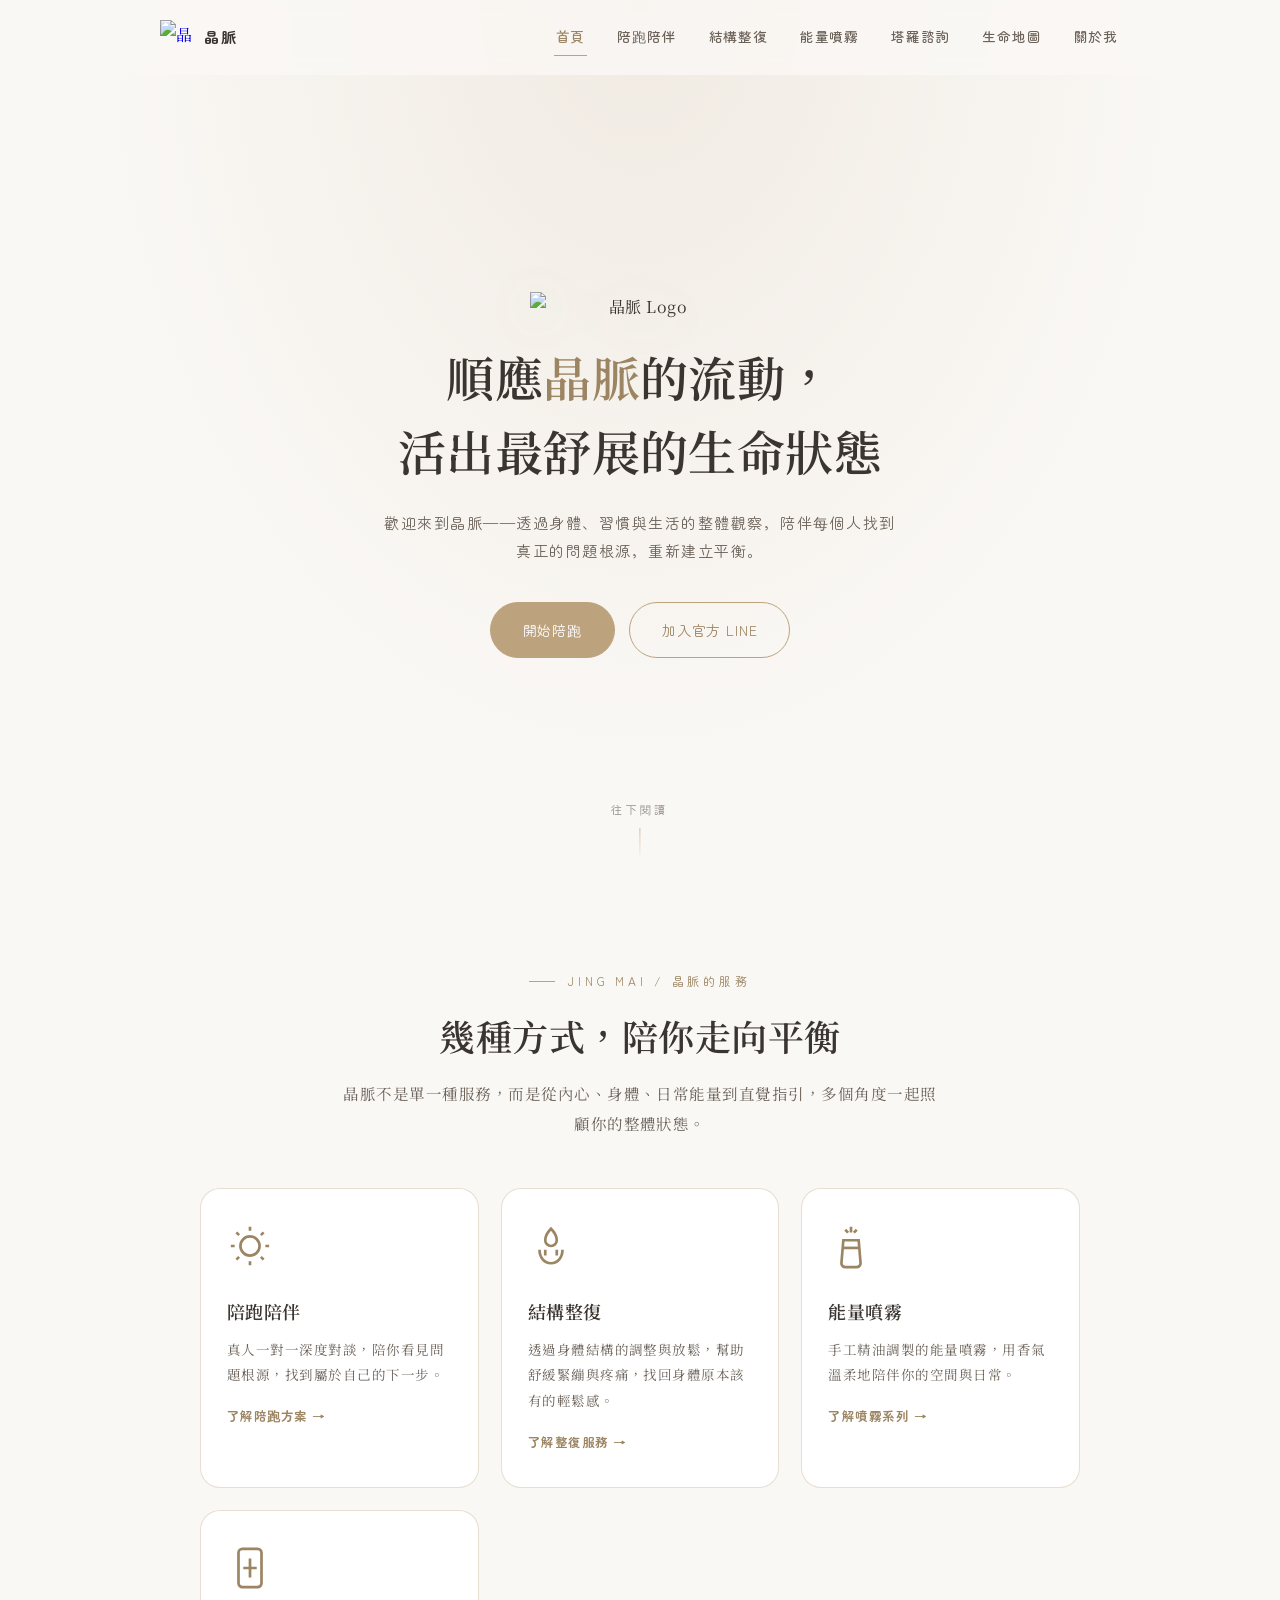
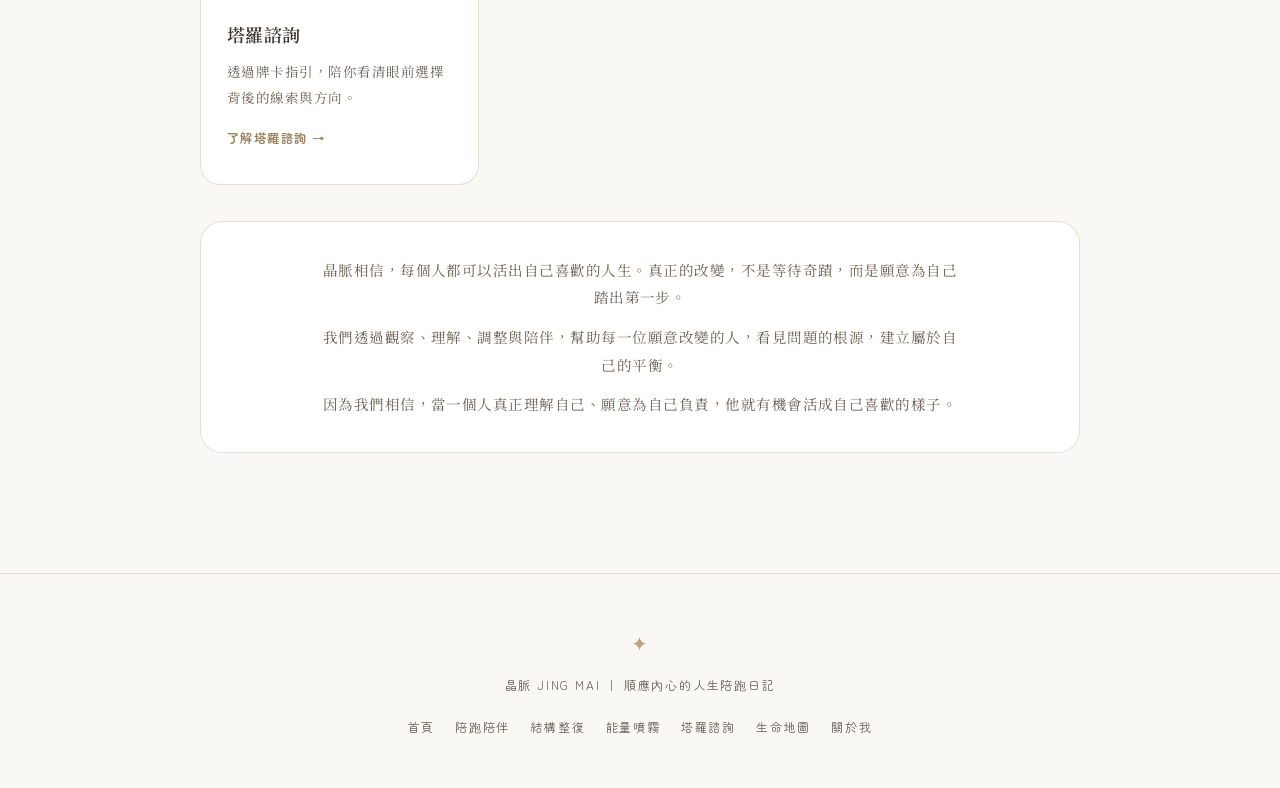
==== index.html @ c733b3c4 "Add files via upload" ====
<!DOCTYPE html>
<html lang="zh-Hant">
<head>
<meta charset="UTF-8">
<meta name="viewport" content="width=device-width, initial-scale=1.0">
<title>晶脈｜順應內心的人生陪跑日記</title>
<link rel="stylesheet" href="style.css">
<style>
  #home{
    min-height:100vh; display:flex; flex-direction:column;
    align-items:center; justify-content:center; text-align:center;
    padding-top:150px;
    background:
      radial-gradient(ellipse at 50% 0%, rgba(189,162,126,0.16), transparent 60%),
      var(--bg);
  }
  .logo-wrap{
    width:clamp(150px,22vw,220px);
    margin-bottom:4px;
    opacity:0;
    animation: fadeUp 1.4s ease forwards;
  }
  .logo-wrap img{ width:100%; filter:drop-shadow(0 8px 24px rgba(157,133,98,0.16)); }
  .hero-title{
    font-size:clamp(26px,4.6vw,48px);
    line-height:1.55;
    max-width:760px;
    margin:14px auto 20px;
    opacity:0;
    animation: fadeUp 1.4s ease .3s forwards;
  }
  .hero-title .accent{ color:var(--gold-deep); }
  .hero-sub{
    font-family:var(--round); font-size:15px; color:var(--ink-soft);
    letter-spacing:0.1em; max-width:520px; margin:0 auto 36px;
    opacity:0;
    animation: fadeUp 1.4s ease .55s forwards;
  }
  .hero-cta{ opacity:0; animation: fadeUp 1.4s ease .8s forwards; display:flex; gap:14px; flex-wrap:wrap; justify-content:center; }
  @keyframes fadeUp{ from{opacity:0; transform:translateY(16px);} to{opacity:1; transform:translateY(0);} }

  .scroll-hint{
    position:absolute; bottom:40px; left:50%; transform:translateX(-50%);
    font-family:var(--round); font-size:11px; letter-spacing:0.3em; color:var(--ink-soft);
    display:flex; flex-direction:column; align-items:center; gap:8px; opacity:.7;
  }
  .scroll-hint .line{ width:1px; height:32px; background:linear-gradient(var(--gold), transparent); animation: pulse 2s ease-in-out infinite; }
  @keyframes pulse{ 0%,100%{opacity:.3;} 50%{opacity:1;} }
</style>
</head>
<body>

<nav id="nav">
  <div class="nav-inner">
    <a href="index.html" class="nav-logo"><img src="logo.png" alt="晶脈"><span>晶脈</span></a>
    <div class="nav-links">
      <a href="index.html" class="active">首頁</a>
      <a href="companion.html">陪跑陪伴</a>
      <a href="bodywork.html">結構整復</a>
      <a href="spray.html">能量噴霧</a>
      <a href="tarot.html">塔羅諮詢</a>
      <a href="map.html">生命地圖</a>
      <a href="about.html">關於我</a>
    </div>
  </div>
</nav>

<section id="home">
  <div class="logo-wrap"><img src="logo.png" alt="晶脈 Logo"></div>
  <h1 class="hero-title">順應<span class="accent">晶脈</span>的流動，<br>活出最舒展的生命狀態</h1>
  <p class="hero-sub">歡迎來到晶脈——透過身體、習慣與生活的整體觀察，陪伴每個人找到真正的問題根源，重新建立平衡。</p>
  <div class="hero-cta">
    <a href="companion.html" class="btn btn-primary">開始陪跑</a>
    <a href="https://lin.ee/sXX670c" class="btn btn-ghost" target="_blank" rel="noopener">加入官方 LINE</a>
  </div>
  <div class="scroll-hint"><span>往下閱讀</span><span class="line"></span></div>
</section>

<section style="padding-top:70px;">
  <div class="wrap" style="text-align:center;">
    <div class="eyebrow" style="justify-content:center;">jing mai / 晶脈的服務</div>
    <h2>幾種方式，陪你走向平衡</h2>
    <p style="max-width:600px; margin:0 auto;">晶脈不是單一種服務，而是從內心、身體、日常能量到直覺指引，多個角度一起照顧你的整體狀態。</p>

    <div class="pillar-grid">
      <a href="companion.html" class="pillar-card">
        <svg class="cat-icon" viewBox="0 0 24 24" fill="none" stroke="currentColor" stroke-width="1.4"><circle cx="12" cy="12" r="5"/><path d="M12 2v2M12 20v2M4.9 4.9l1.4 1.4M17.7 17.7l1.4 1.4M2 12h2M20 12h2M4.9 19.1l1.4-1.4M17.7 6.3l1.4-1.4"/></svg>
        <h3>陪跑陪伴</h3>
        <p>真人一對一深度對談，陪你看見問題根源，找到屬於自己的下一步。</p>
        <div class="go">了解陪跑方案 →</div>
      </a>
      <a href="bodywork.html" class="pillar-card">
        <svg class="cat-icon" viewBox="0 0 24 24" fill="none" stroke="currentColor" stroke-width="1.4"><path d="M12 3c-2 2-3 4-3 6a3 3 0 0 0 6 0c0-2-1-4-3-6z"/><path d="M6 14c0 4 2.5 7 6 7s6-3 6-7"/><path d="M9 14v3M15 14v3"/></svg>
        <h3>結構整復</h3>
        <p>透過身體結構的調整與放鬆，幫助舒緩緊繃與疼痛，找回身體原本該有的輕鬆感。</p>
        <div class="go">了解整復服務 →</div>
      </a>
      <a href="spray.html" class="pillar-card">
        <svg class="cat-icon" viewBox="0 0 24 24" fill="none" stroke="currentColor" stroke-width="1.4"><path d="M12 2v3M9 3.5l1.5 1.5M15 3.5l-1.5 1.5"/><path d="M8 9h8l1 12a2 2 0 0 1-2 2H9a2 2 0 0 1-2-2z"/><path d="M8 13h8"/></svg>
        <h3>能量噴霧</h3>
        <p>手工精油調製的能量噴霧，用香氣溫柔地陪伴你的空間與日常。</p>
        <div class="go">了解噴霧系列 →</div>
      </a>
      <a href="tarot.html" class="pillar-card">
        <svg class="cat-icon" viewBox="0 0 24 24" fill="none" stroke="currentColor" stroke-width="1.4"><rect x="6" y="2" width="12" height="20" rx="2"/><path d="M12 7v10M8.5 12h7"/></svg>
        <h3>塔羅諮詢</h3>
        <p>透過牌卡指引，陪你看清眼前選擇背後的線索與方向。</p>
        <div class="go">了解塔羅諮詢 →</div>
      </a>
    </div>

    <div class="brand-belief">
      <p>晶脈相信，每個人都可以活出自己喜歡的人生。真正的改變，不是等待奇蹟，而是願意為自己踏出第一步。</p>
      <p>我們透過觀察、理解、調整與陪伴，幫助每一位願意改變的人，看見問題的根源，建立屬於自己的平衡。</p>
      <p>因為我們相信，當一個人真正理解自己、願意為自己負責，他就有機會活成自己喜歡的樣子。</p>
    </div>
  </div>
</section>

<footer>
  <span class="fmark">✦</span>
  晶脈 JING MAI ｜ 順應內心的人生陪跑日記
  <nav class="foot-links">
    <a href="index.html">首頁</a><a href="companion.html">陪跑陪伴</a><a href="bodywork.html">結構整復</a><a href="spray.html">能量噴霧</a><a href="tarot.html">塔羅諮詢</a><a href="map.html">生命地圖</a><a href="about.html">關於我</a>
  </nav>
</footer>

<script>
  window.addEventListener('scroll', () => {
    document.getElementById('nav').classList.toggle('scrolled', window.scrollY > 30);
  });
</script>
</body>
</html>
---- style.css ----
@import url('https://fonts.googleapis.com/css2?family=Noto+Serif+TC:wght@300;400;500;600;700&family=Zen+Maru+Gothic:wght@300;400;500;700&display=swap');

:root{
  --bg: #faf8f5;
  --bg-deep: #f3efe8;
  --gold: #bda27e;
  --gold-soft: #d8c7ab;
  --gold-deep: #9c8562;
  --ink: #3a3530;
  --ink-soft: #6b6259;
  --line: rgba(189,162,126,0.35);
  --serif: 'Noto Serif TC', serif;
  --round: 'Zen Maru Gothic', sans-serif;
}
*{box-sizing:border-box; margin:0; padding:0;}
html{scroll-behavior:smooth;}
body{
  background:var(--bg);
  color:var(--ink);
  font-family:var(--serif);
  line-height:1.9;
  letter-spacing:0.03em;
  overflow-x:hidden;
}
::selection{background:var(--gold-soft); color:var(--ink);}
img{max-width:100%; display:block;}

/* ---------- NAV ---------- */
nav{
  position:fixed; top:0; left:0; right:0; z-index:100;
  display:flex; align-items:center; justify-content:center;
  padding:16px 20px;
  background:rgba(250,248,245,0.8);
  backdrop-filter:blur(10px);
  -webkit-backdrop-filter:blur(10px);
  border-bottom:1px solid transparent;
  transition:border-color .4s ease, box-shadow .4s ease;
}
nav.scrolled{ border-color:var(--line); box-shadow:0 8px 24px -20px rgba(60,50,30,0.4); }
.nav-inner{
  width:100%; max-width:960px;
  display:flex; align-items:center; justify-content:space-between; gap:12px;
}
.nav-logo{ display:flex; align-items:center; gap:10px; text-decoration:none; }
.nav-logo img{ width:34px; height:34px; object-fit:contain; }
.nav-logo span{ font-family:var(--round); font-size:15px; font-weight:700; color:var(--ink); letter-spacing:.1em; }
.nav-links{
  display:flex; gap:clamp(8px,2.4vw,28px); flex-wrap:wrap; justify-content:flex-end;
  font-family:var(--round); font-size:13.5px; font-weight:500;
}
.nav-links a{
  color:var(--ink-soft); text-decoration:none; position:relative;
  padding:8px 2px; letter-spacing:0.06em;
  transition:color .3s ease;
}
.nav-links a::after{
  content:''; position:absolute; left:0; bottom:2px; height:1px; width:0;
  background:var(--gold); transition:width .35s ease;
}
.nav-links a:hover{ color:var(--gold-deep); }
.nav-links a:hover::after{ width:100%; }
.nav-links a.active{ color:var(--gold-deep); }
.nav-links a.active::after{ width:100%; }

section{ position:relative; padding:130px 20px 100px; }
.wrap{ max-width:880px; margin:0 auto; }
.eyebrow{
  font-family:var(--round); font-size:12px; letter-spacing:0.32em;
  color:var(--gold-deep); text-transform:uppercase; margin-bottom:18px;
  display:flex; align-items:center; gap:12px;
}
.eyebrow::before{ content:''; width:26px; height:1px; background:var(--gold); display:inline-block; flex-shrink:0; }

h1,h2,h3{ font-weight:600; color:var(--ink); }
h2{ font-size:clamp(24px,3.2vw,36px); margin-bottom:18px; line-height:1.4; }
p{ color:var(--ink-soft); font-size:15.5px; }

.btn{
  font-family:var(--round); font-size:14px; letter-spacing:0.06em;
  padding:14px 32px; border-radius:30px; text-decoration:none;
  display:inline-block; transition:all .35s ease; border:1px solid var(--gold);
}
.btn-primary{ background:var(--gold); color:#fff; }
.btn-primary:hover{ background:var(--gold-deep); box-shadow:0 12px 24px -10px rgba(157,133,98,0.55); transform:translateY(-2px); }
.btn-ghost{ background:transparent; color:var(--gold-deep); }
.btn-ghost:hover{ background:rgba(189,162,126,0.1); transform:translateY(-2px); }

.divider{ display:flex; align-items:center; gap:16px; max-width:880px; margin:0 auto; color:var(--gold); opacity:.6; }
.divider .l,.divider .r{ flex:1; height:1px; background:linear-gradient(90deg, transparent, var(--gold), transparent); }
.divider span{ font-size:12px; letter-spacing:0.3em; font-family:var(--round); }

footer{
  text-align:center; padding:50px 20px 44px; font-family:var(--round);
  font-size:12px; color:var(--ink-soft); letter-spacing:.15em;
  border-top:1px solid var(--line); margin-top:20px;
}
footer .fmark{ color:var(--gold); font-size:20px; display:block; margin-bottom:12px; }
footer nav.foot-links{ position:static; background:none; backdrop-filter:none; padding:16px 0 0; display:flex; flex-wrap:wrap; justify-content:center; }
footer .foot-links a{ color:var(--ink-soft); text-decoration:none; margin:4px 10px; white-space:nowrap; }
footer .foot-links a:hover{ color:var(--gold-deep); }

@media (prefers-reduced-motion: reduce){
  *{ animation-duration:0.01ms !important; animation-iteration-count:1 !important; transition-duration:0.01ms !important; }
}

@media(max-width:640px){
  section{ padding:110px 18px 80px; }
  .nav-inner{ flex-direction:column; gap:10px; }
  .nav-links{ justify-content:center; }
}

/* ========== 共用元件（服務卡片 / 價格 / 提醒 / CTA） ========== */
.cat-grid{ display:grid; grid-template-columns:1fr 1fr; gap:28px; margin-top:44px; }
@media(max-width:720px){ .cat-grid{ grid-template-columns:1fr; } }

.cat-card{
  background:#fff; border:1px solid var(--line); border-radius:22px;
  padding:40px 32px; position:relative; overflow:hidden;
  transition:transform .4s ease, box-shadow .4s ease;
  display:block; text-decoration:none; color:inherit; cursor:pointer;
}
.cat-card:hover{ transform:translateY(-6px); box-shadow:0 30px 50px -30px rgba(157,133,98,0.35); }
.cat-card .tag{ font-family:var(--round); font-size:12px; color:var(--gold-deep); letter-spacing:0.18em; }
.cat-card h3{ font-size:22px; margin:12px 0 12px; }
.cat-card p{ font-size:14.5px; }
.cat-card .mark{ position:absolute; right:-6px; top:-16px; font-size:80px; font-family:var(--serif); color:var(--gold); opacity:.08; }
.cat-card ul{ margin-top:18px; padding-left:0; list-style:none; }
.cat-card li{ font-size:14px; color:var(--ink-soft); padding:8px 0; border-top:1px solid var(--line); display:flex; gap:8px; }
.cat-card li::before{ content:'·'; color:var(--gold-deep); font-weight:700; }
.cat-card .price{ margin-top:20px; font-family:var(--round); font-size:13px; color:var(--gold-deep); }
.cat-card .tap-hint{
  margin-top:18px; font-family:var(--round); font-size:12.5px; color:#06C755; font-weight:700;
  display:flex; align-items:center; gap:6px;
}
.cat-icon{ width:46px; height:46px; margin-bottom:14px; color:var(--gold-deep); }

.flow-steps{ margin-top:22px; padding-top:20px; border-top:1px dashed var(--line); }
.flow-steps .flow-label{ font-family:var(--round); font-size:11.5px; color:var(--gold-deep); letter-spacing:.15em; margin-bottom:12px; }
.flow-step{ display:flex; gap:12px; padding:8px 0; }
.flow-step .fn{
  width:22px; height:22px; border-radius:50%; background:var(--gold); color:#fff;
  font-family:var(--round); font-size:11px; display:flex; align-items:center; justify-content:center;
  flex-shrink:0; margin-top:1px;
}
.flow-step .ft{ font-size:13.5px; color:var(--ink-soft); }
.flow-step .ft b{ color:var(--ink); font-weight:600; }

.price-list{ margin-top:20px; padding-top:18px; border-top:1px dashed var(--line); }
.price-row{ display:flex; justify-content:space-between; align-items:baseline; gap:12px; padding:9px 0; font-size:14px; }
.price-row .p-name{ color:var(--ink); }
.price-row .p-name small{ display:block; font-size:11.5px; color:var(--ink-soft); margin-top:2px; }
.price-row .p-num{ font-family:var(--round); color:var(--gold-deep); font-weight:700; white-space:nowrap; }

.disclaimer{
  margin-top:18px; padding-top:16px; border-top:1px solid var(--line);
  font-size:12px; color:var(--ink-soft); line-height:1.7;
}

.brand-belief{
  margin-top:36px; background:#fff; border:1px solid var(--line); border-radius:22px;
  padding:34px 32px; text-align:center;
}
.brand-belief p{ font-size:14.5px; line-height:1.9; max-width:640px; margin:0 auto; }
.brand-belief p + p{ margin-top:12px; }

.section-divider{ margin:64px 0 0; }

.line-cta{
  margin-top:50px; background:var(--bg-deep); border:1px solid var(--line); border-radius:22px;
  padding:36px 32px; text-align:center;
}
.line-cta h3{ font-size:19px; margin-bottom:10px; }
.line-cta p{ font-size:14px; max-width:440px; margin:0 auto 22px; }
.line-btn{
  display:inline-flex; align-items:center; gap:10px;
  background:#06C755; color:#fff; font-family:var(--round); font-size:15px; font-weight:700;
  padding:14px 34px; border-radius:30px; text-decoration:none;
  transition:all .3s ease;
}
.line-btn:hover{ background:#05a648; transform:translateY(-2px); box-shadow:0 12px 24px -10px rgba(6,199,85,0.5); }
.line-btn svg{ width:20px; height:20px; }

/* 首頁服務並列卡片 */
.pillar-grid{ display:grid; grid-template-columns:repeat(auto-fit, minmax(220px,1fr)); gap:22px; margin-top:50px; }
.pillar-card{
  background:#fff; border:1px solid var(--line); border-radius:20px; padding:34px 26px;
  text-align:left; text-decoration:none; color:inherit; display:block;
  transition:transform .4s ease, box-shadow .4s ease;
}
.pillar-card:hover{ transform:translateY(-6px); box-shadow:0 26px 44px -28px rgba(157,133,98,0.4); }
.pillar-card .cat-icon{ margin-bottom:16px; }
.pillar-card h3{ font-size:18px; margin-bottom:8px; }
.pillar-card p{ font-size:13.5px; }
.pillar-card .go{ margin-top:16px; font-family:var(--round); font-size:12.5px; color:var(--gold-deep); font-weight:700; }
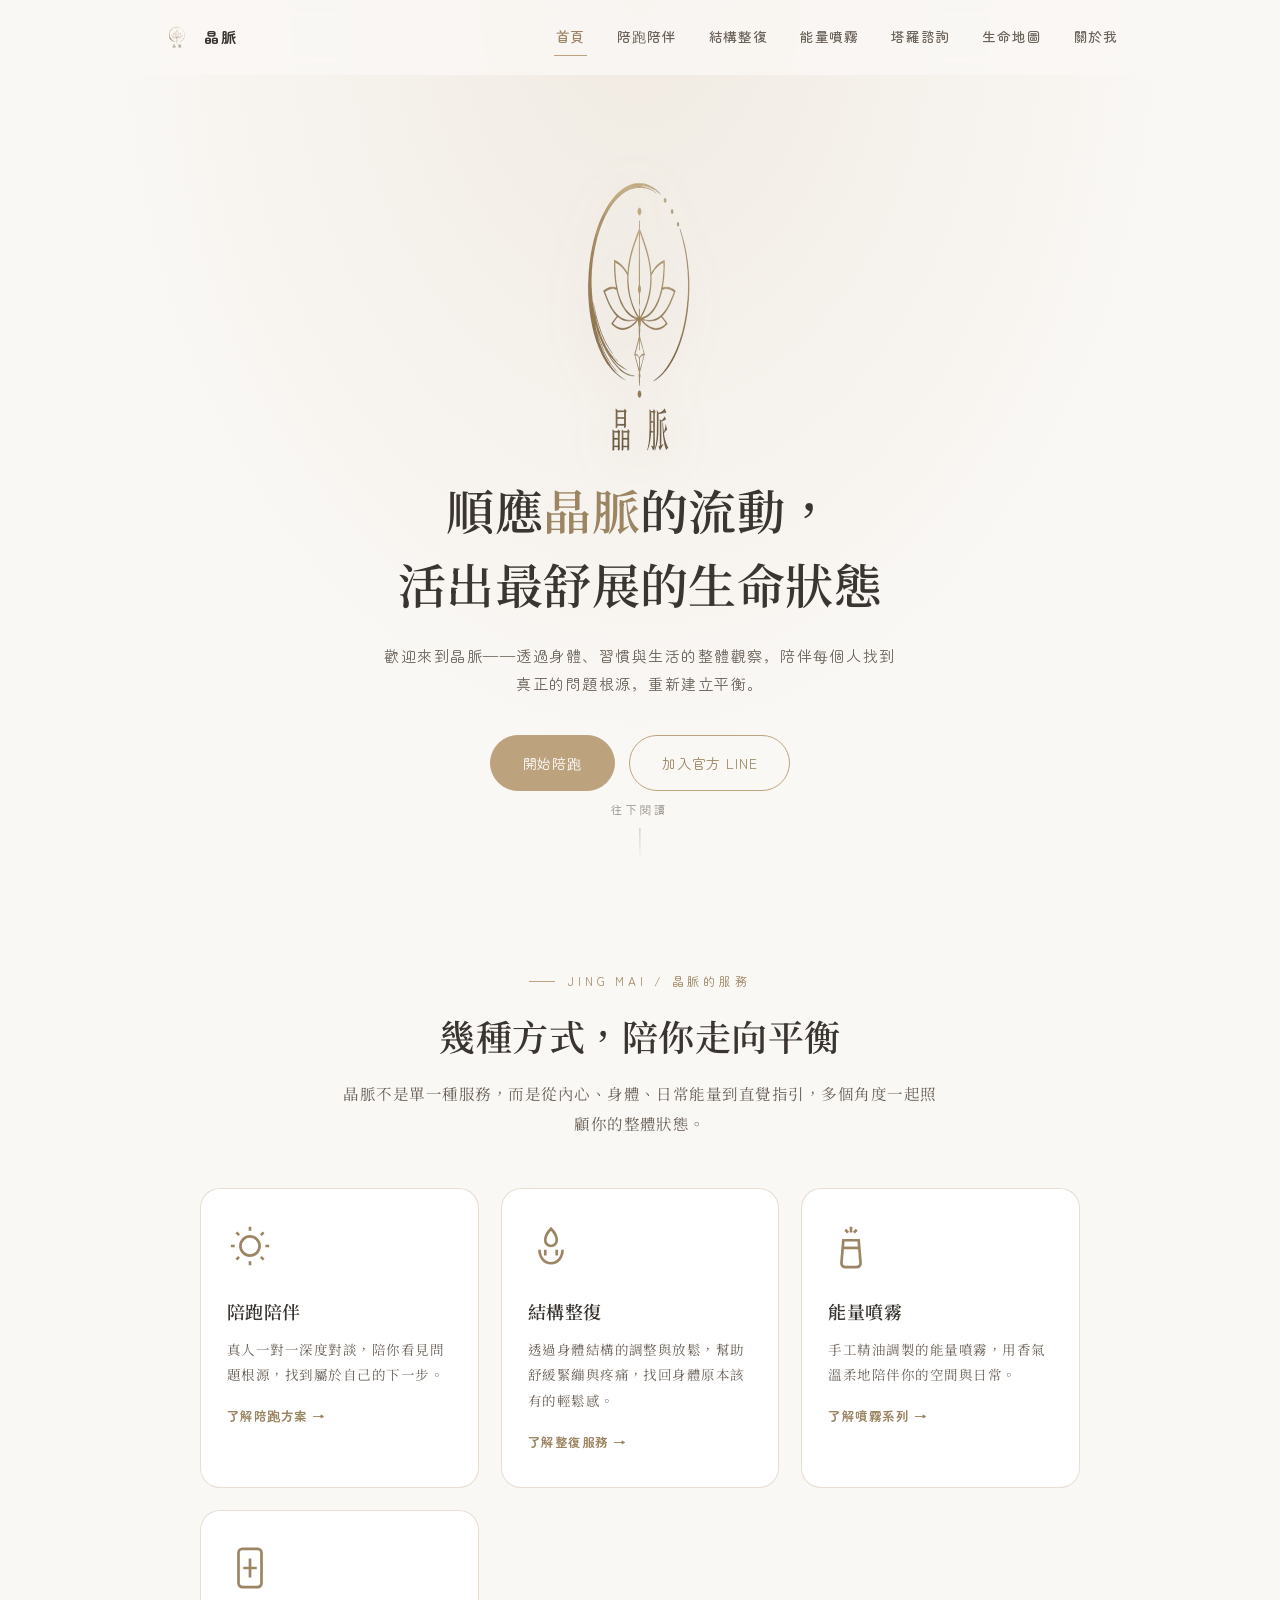
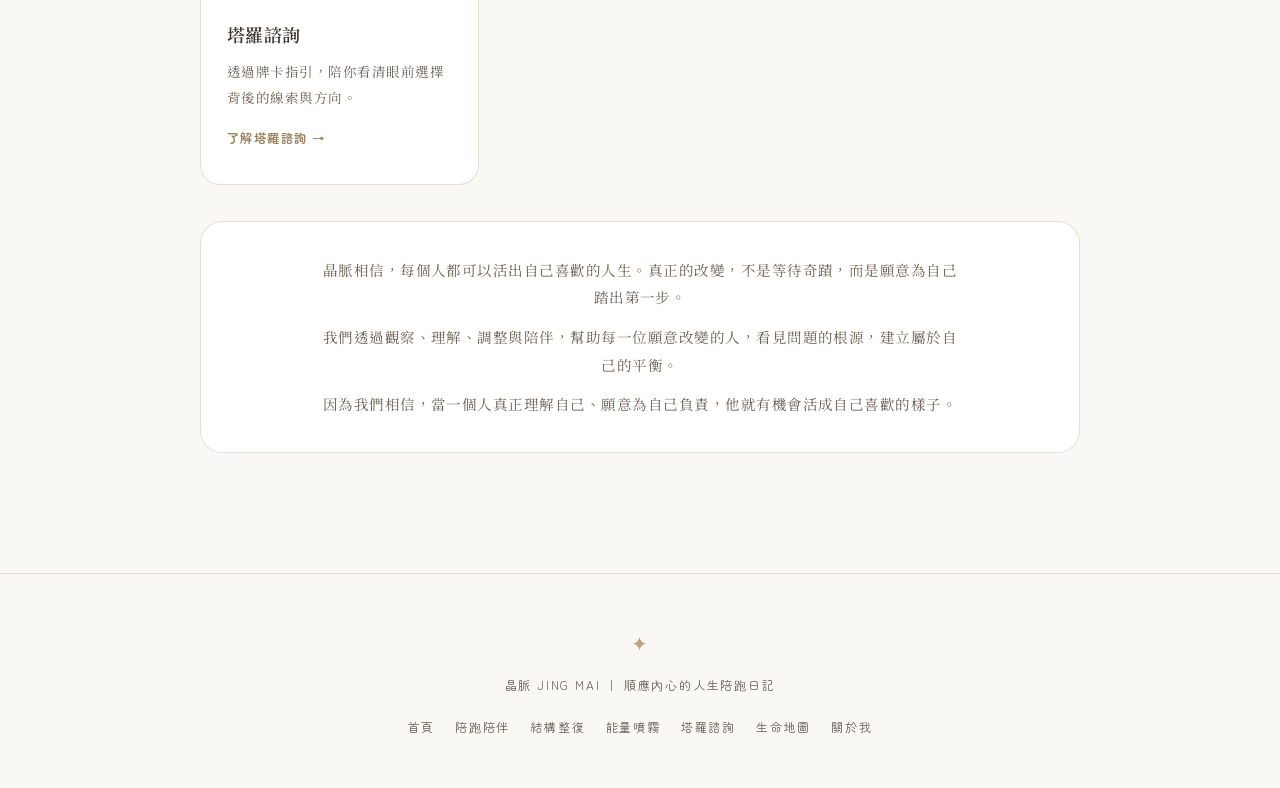
==== commit 8910b2ab: "Add files via upload" ====
--- a/index.html
+++ b/index.html
@@ -4,6 +4,19 @@
 <meta charset="UTF-8">
 <meta name="viewport" content="width=device-width, initial-scale=1.0">
 <title>晶脈｜順應內心的人生陪跑日記</title>
+<meta name="description" content="晶脈透過身體、心靈、能量與直覺，陪你找到問題根源、重新建立平衡。提供陪跑陪伴、結構整復、能量噴霧、塔羅諮詢與生命晶脈地圖測驗。">
+<meta property="og:type" content="website">
+<meta property="og:site_name" content="晶脈 JING MAI">
+<meta property="og:title" content="晶脈 JING MAI｜順應內心的人生陪跑日記">
+<meta property="og:description" content="晶脈透過身體、心靈、能量與直覺，陪你找到問題根源、重新建立平衡。提供陪跑陪伴、結構整復、能量噴霧、塔羅諮詢與生命晶脈地圖測驗。">
+<meta property="og:image" content="og-image.png">
+<meta property="og:locale" content="zh_TW">
+<meta name="twitter:card" content="summary_large_image">
+<link rel="icon" type="image/png" href="favicon-32.png">
+<link rel="apple-touch-icon" href="apple-touch-icon.png">
+<link rel="preconnect" href="https://fonts.googleapis.com">
+<link rel="preconnect" href="https://fonts.gstatic.com" crossorigin>
+<link rel="stylesheet" href="https://fonts.googleapis.com/css2?family=Noto+Serif+TC:wght@300;400;500;600;700&family=Zen+Maru+Gothic:wght@300;400;500;700&display=swap">
 <link rel="stylesheet" href="style.css">
 <style>
   #home{
@@ -47,12 +60,30 @@
   .scroll-hint .line{ width:1px; height:32px; background:linear-gradient(var(--gold), transparent); animation: pulse 2s ease-in-out infinite; }
   @keyframes pulse{ 0%,100%{opacity:.3;} 50%{opacity:1;} }
 </style>
+<script type="application/ld+json">
+{
+  "@context": "https://schema.org",
+  "@type": "HealthAndBeautyBusiness",
+  "name": "晶脈 JING MAI",
+  "description": "晶脈透過身體、心靈、能量與直覺，陪你找到問題根源、重新建立平衡。提供陪跑陪伴、結構整復、能量噴霧、塔羅諮詢。",
+  "image": "og-image.png",
+  "areaServed": "台北市, 新北市",
+  "sameAs": ["https://lin.ee/sXX670c"],
+  "makesOffer": [
+    { "@type": "Offer", "itemOffered": { "@type": "Service", "name": "陪跑陪伴" } },
+    { "@type": "Offer", "itemOffered": { "@type": "Service", "name": "結構整復" } },
+    { "@type": "Offer", "itemOffered": { "@type": "Service", "name": "能量噴霧" } },
+    { "@type": "Offer", "itemOffered": { "@type": "Service", "name": "塔羅諮詢" } }
+  ]
+}
+</script>
 </head>
 <body>
+<a href="#home" class="skip-link">跳至主要內容</a>
 
 <nav id="nav">
   <div class="nav-inner">
-    <a href="index.html" class="nav-logo"><img src="logo.png" alt="晶脈"><span>晶脈</span></a>
+    <a href="index.html" class="nav-logo"><img src="logo-nav.png" alt="晶脈 logo" width="34" height="34" decoding="async"><span>晶脈</span></a>
     <div class="nav-links">
       <a href="index.html" class="active">首頁</a>
       <a href="companion.html">陪跑陪伴</a>
@@ -66,7 +97,7 @@
 </nav>
 
 <section id="home">
-  <div class="logo-wrap"><img src="logo.png" alt="晶脈 Logo"></div>
+  <div class="logo-wrap"><img src="logo-hero.png" alt="晶脈 Logo" width="440" height="296" decoding="async"></div>
   <h1 class="hero-title">順應<span class="accent">晶脈</span>的流動，<br>活出最舒展的生命狀態</h1>
   <p class="hero-sub">歡迎來到晶脈——透過身體、習慣與生活的整體觀察，陪伴每個人找到真正的問題根源，重新建立平衡。</p>
   <div class="hero-cta">
--- a/style.css
+++ b/style.css
@@ -1,5 +1,3 @@
-@import url('https://fonts.googleapis.com/css2?family=Noto+Serif+TC:wght@300;400;500;600;700&family=Zen+Maru+Gothic:wght@300;400;500;700&display=swap');
-
 :root{
   --bg: #faf8f5;
   --bg-deep: #f3efe8;
@@ -102,6 +100,28 @@
 @media (prefers-reduced-motion: reduce){
   *{ animation-duration:0.01ms !important; animation-iteration-count:1 !important; transition-duration:0.01ms !important; }
 }
+
+/* ---------- 無障礙 ---------- */
+.skip-link{
+  position:fixed; left:12px; top:12px; z-index:200;
+  background:var(--gold); color:#fff; font-family:var(--round); font-size:13px;
+  padding:10px 18px; border-radius:10px; text-decoration:none;
+  transform:translateY(-150%); opacity:0;
+  transition:transform .25s ease, opacity .25s ease;
+}
+.skip-link:focus{ transform:translateY(0); opacity:1; }
+
+a:focus-visible, button:focus-visible, .q-opt:focus-visible, .chakra-head:focus-visible{
+  outline:2px solid var(--gold-deep); outline-offset:3px; border-radius:6px;
+}
+
+/* ---------- LINE CTA 加入 QR code ---------- */
+.line-cta-inner{ display:flex; flex-direction:column; align-items:center; gap:20px; }
+.line-qr{
+  width:112px; height:112px; padding:8px; background:#fff; border-radius:14px;
+  border:1px solid var(--line); box-shadow:0 10px 22px -14px rgba(60,50,30,0.35);
+}
+.line-qr-cap{ font-family:var(--round); font-size:11px; color:var(--ink-soft); margin-top:8px; letter-spacing:.05em; }
 
 @media(max-width:640px){
   section{ padding:110px 18px 80px; }
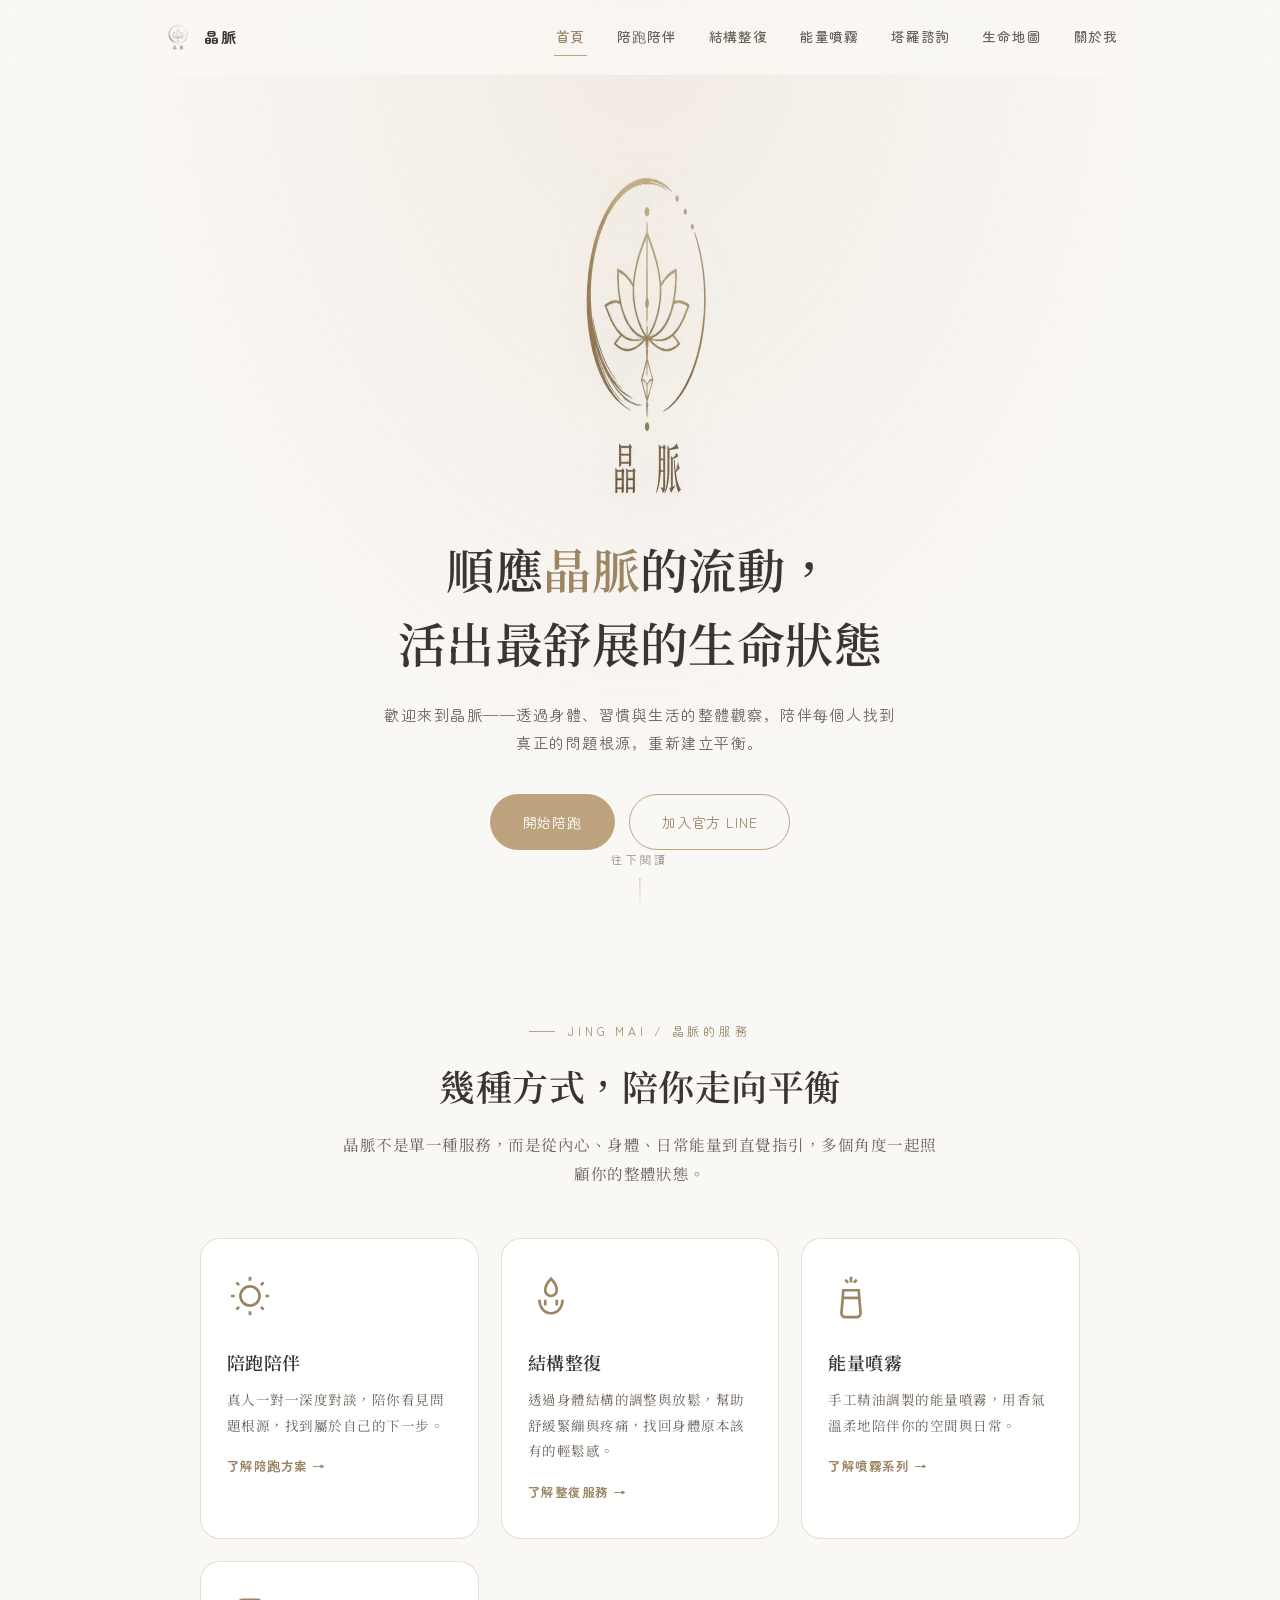
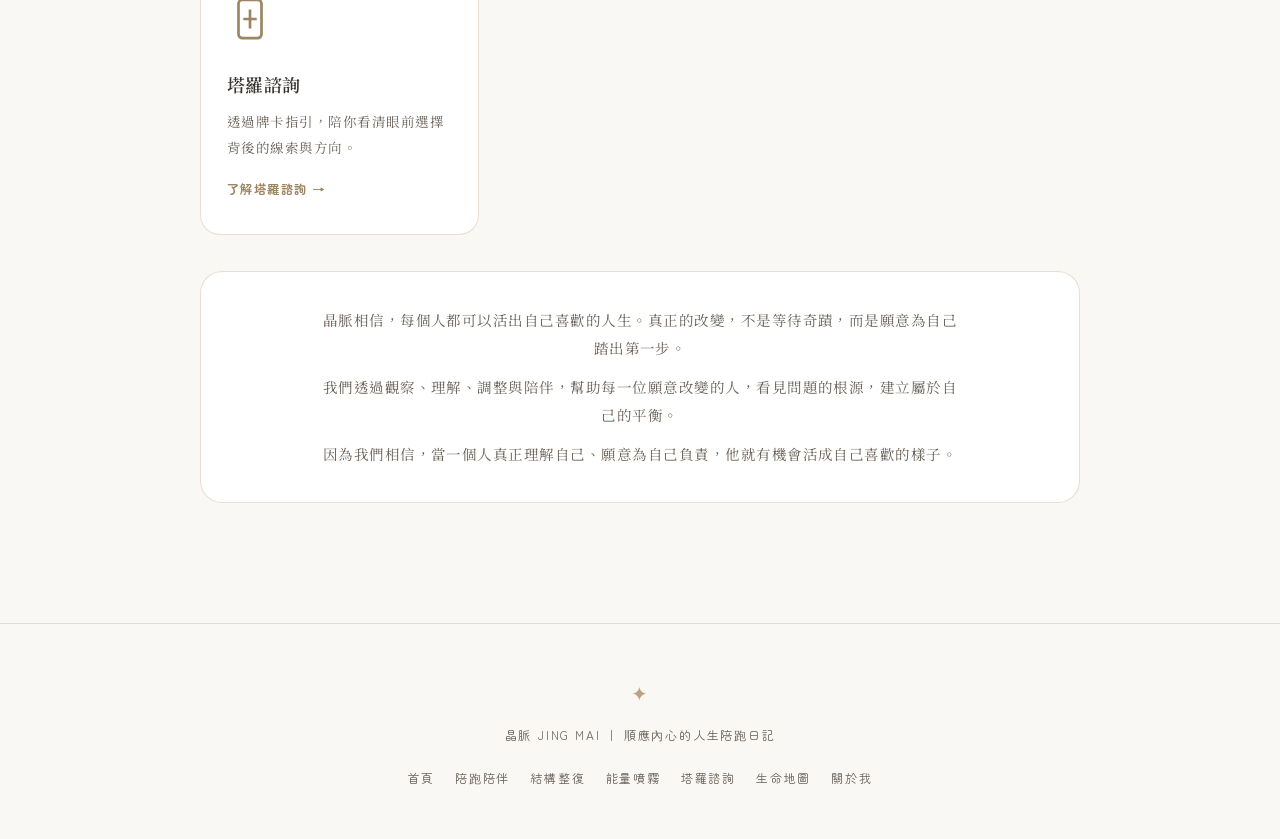
==== commit 9ff3ee28: "Add files via upload" ====
--- a/index.html
+++ b/index.html
@@ -97,7 +97,7 @@
 </nav>
 
 <section id="home">
-  <div class="logo-wrap"><img src="logo-hero.png" alt="晶脈 Logo" width="440" height="296" decoding="async"></div>
+  <div class="logo-wrap"><img src="logo-hero.png" alt="晶脈 Logo" width="440" height="364" decoding="async"></div>
   <h1 class="hero-title">順應<span class="accent">晶脈</span>的流動，<br>活出最舒展的生命狀態</h1>
   <p class="hero-sub">歡迎來到晶脈——透過身體、習慣與生活的整體觀察，陪伴每個人找到真正的問題根源，重新建立平衡。</p>
   <div class="hero-cta">
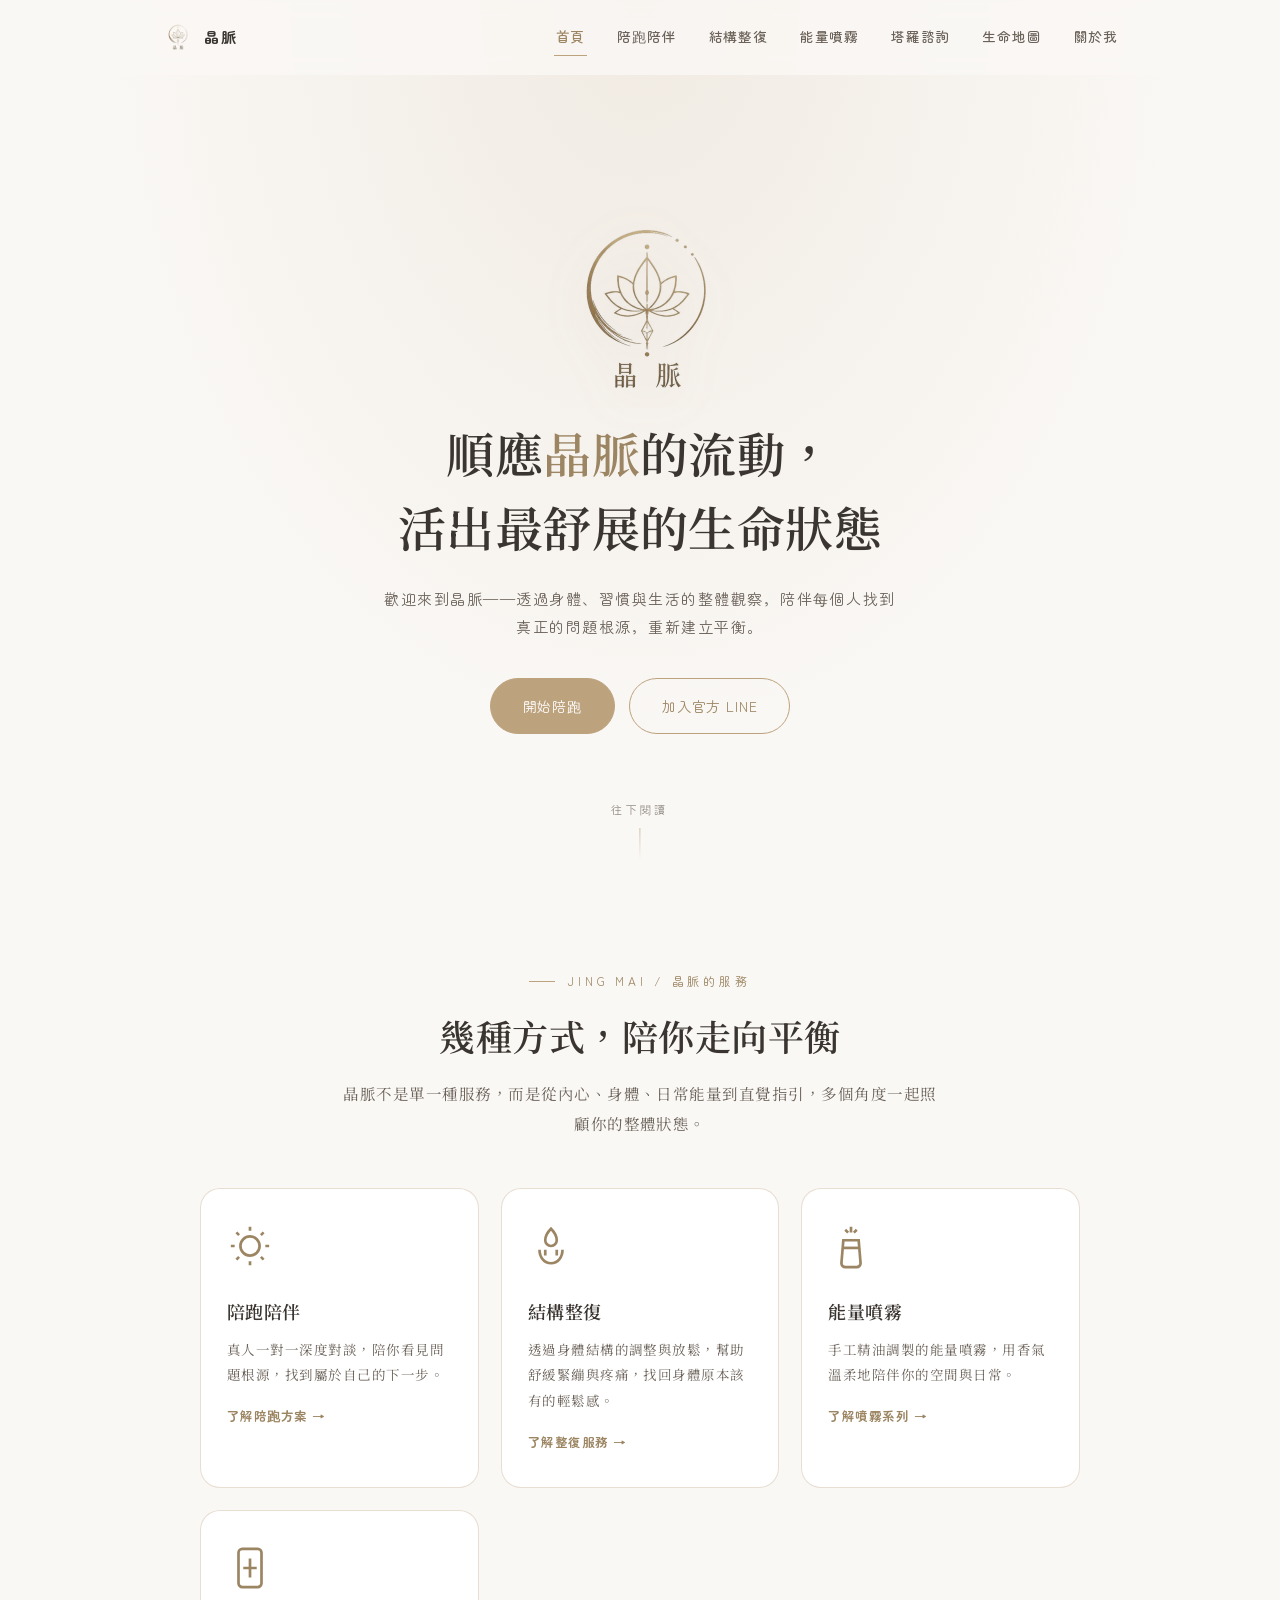
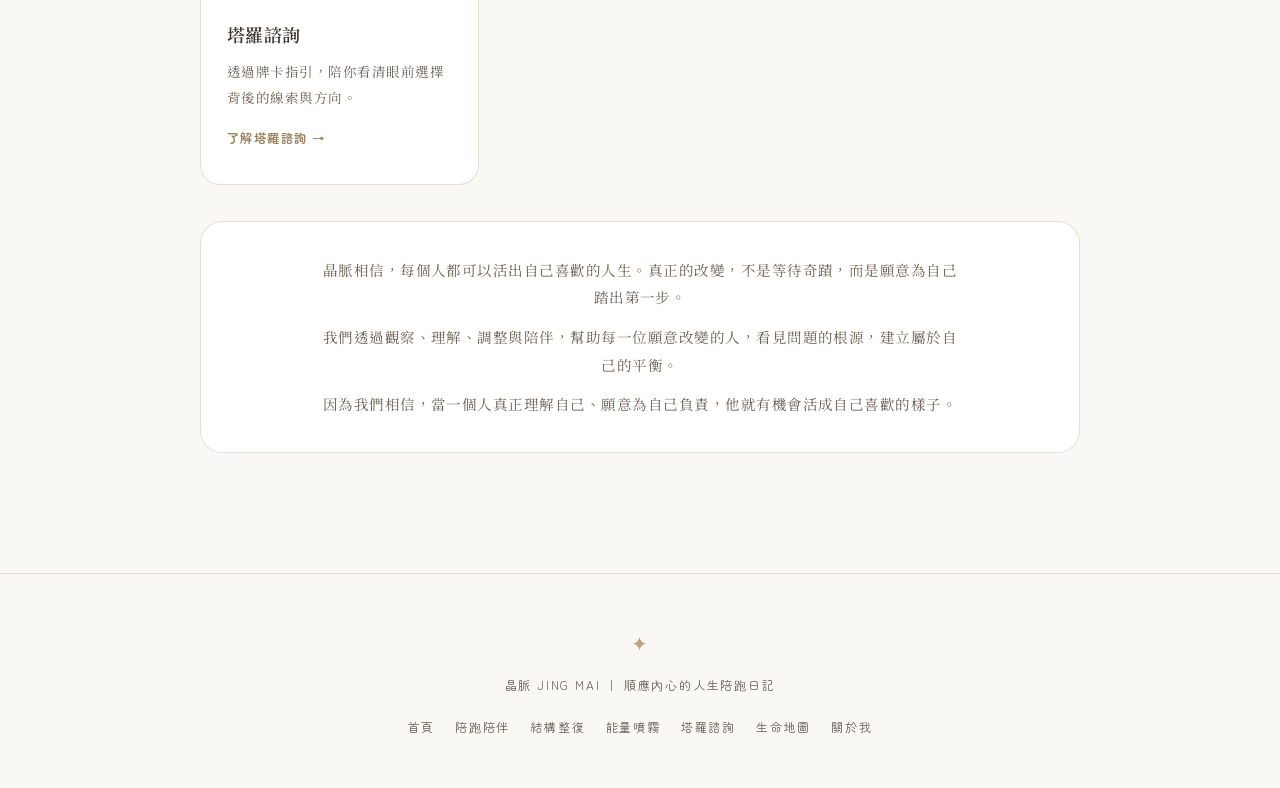
==== commit d38b027c: "Add files via upload" ====
--- a/index.html
+++ b/index.html
@@ -9,11 +9,11 @@
 <meta property="og:site_name" content="晶脈 JING MAI">
 <meta property="og:title" content="晶脈 JING MAI｜順應內心的人生陪跑日記">
 <meta property="og:description" content="晶脈透過身體、心靈、能量與直覺，陪你找到問題根源、重新建立平衡。提供陪跑陪伴、結構整復、能量噴霧、塔羅諮詢與生命晶脈地圖測驗。">
-<meta property="og:image" content="og-image.png">
+<meta property="og:image" content="og-image.png?v=2">
 <meta property="og:locale" content="zh_TW">
 <meta name="twitter:card" content="summary_large_image">
-<link rel="icon" type="image/png" href="favicon-32.png">
-<link rel="apple-touch-icon" href="apple-touch-icon.png">
+<link rel="icon" type="image/png" href="favicon-32.png?v=2">
+<link rel="apple-touch-icon" href="apple-touch-icon.png?v=2">
 <link rel="preconnect" href="https://fonts.googleapis.com">
 <link rel="preconnect" href="https://fonts.gstatic.com" crossorigin>
 <link rel="stylesheet" href="https://fonts.googleapis.com/css2?family=Noto+Serif+TC:wght@300;400;500;600;700&family=Zen+Maru+Gothic:wght@300;400;500;700&display=swap">
@@ -33,7 +33,7 @@
     opacity:0;
     animation: fadeUp 1.4s ease forwards;
   }
-  .logo-wrap img{ width:100%; filter:drop-shadow(0 8px 24px rgba(157,133,98,0.16)); }
+  .logo-wrap img{ width:100%; height:auto; filter:drop-shadow(0 8px 24px rgba(157,133,98,0.16)); }
   .hero-title{
     font-size:clamp(26px,4.6vw,48px);
     line-height:1.55;
@@ -83,7 +83,7 @@
 
 <nav id="nav">
   <div class="nav-inner">
-    <a href="index.html" class="nav-logo"><img src="logo-nav.png" alt="晶脈 logo" width="34" height="34" decoding="async"><span>晶脈</span></a>
+    <a href="index.html" class="nav-logo"><img src="logo-nav.png?v=2" alt="晶脈 logo" width="34" height="34" decoding="async"><span>晶脈</span></a>
     <div class="nav-links">
       <a href="index.html" class="active">首頁</a>
       <a href="companion.html">陪跑陪伴</a>
@@ -97,7 +97,7 @@
 </nav>
 
 <section id="home">
-  <div class="logo-wrap"><img src="logo-hero.png" alt="晶脈 Logo" width="440" height="364" decoding="async"></div>
+  <div class="logo-wrap"><img src="logo-hero.png?v=2" alt="晶脈 Logo" width="440" height="364" decoding="async"></div>
   <h1 class="hero-title">順應<span class="accent">晶脈</span>的流動，<br>活出最舒展的生命狀態</h1>
   <p class="hero-sub">歡迎來到晶脈——透過身體、習慣與生活的整體觀察，陪伴每個人找到真正的問題根源，重新建立平衡。</p>
   <div class="hero-cta">
